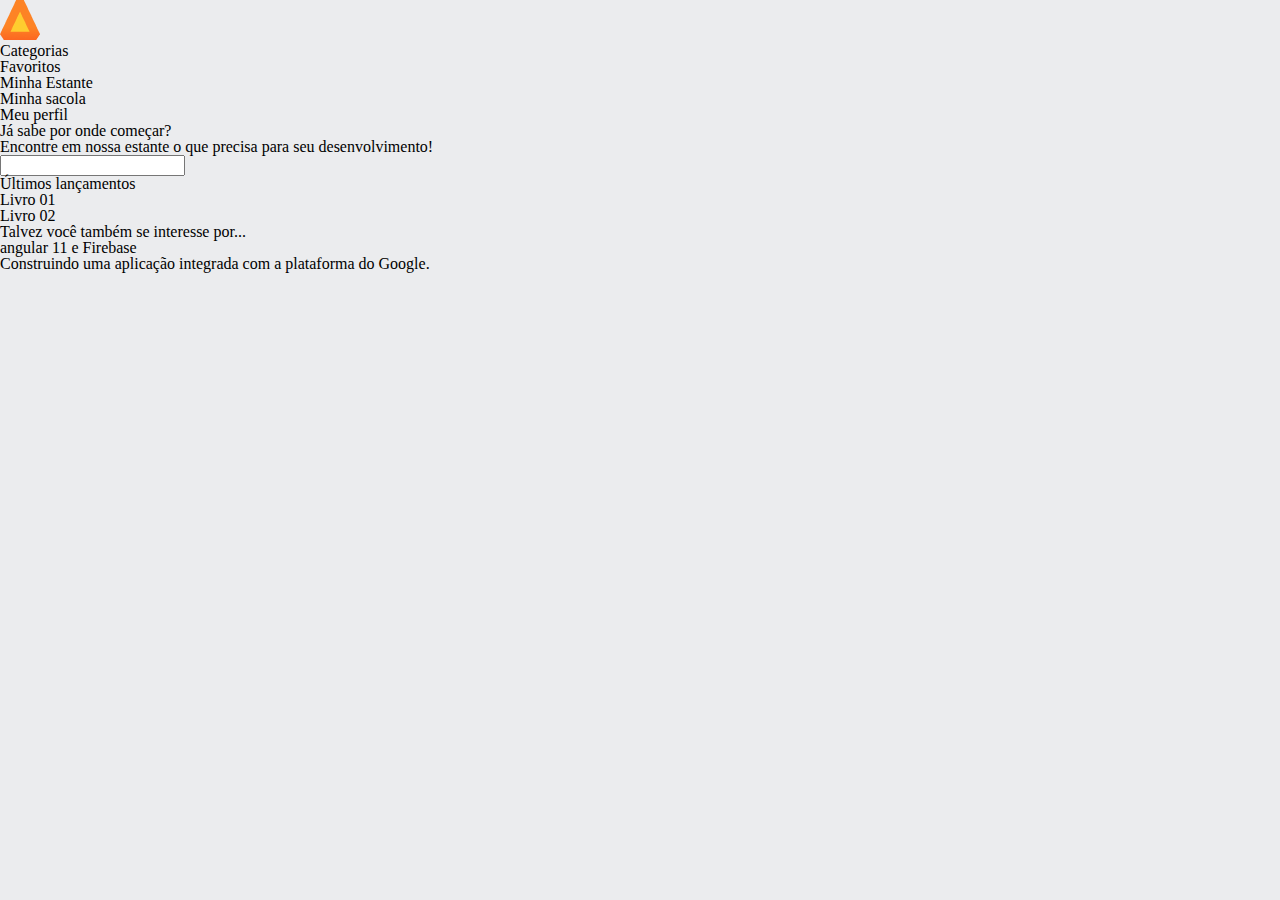
==== index.html @ 1f88174b "Final da aula 01" ====
<!DOCTYPE html>
<html lang="pt-br">
    <head>
        <meta charset="UTF-8">
        <meta http-equiv="X-UA-Compatible" content="IE=edge">
        <meta name="viewport" content="width=device-width, initial-scale=1.0">
        <link rel="stylesheet" href="/style/reset.css">
        <link rel="stylesheet" href="/style/style.css">
        <title>AluraBooks</title>
    </head>
    <body>
        <header>
            <nav>
                <img src="/img/Logo.png" alt="Logo Alura">
                <ul>
                    <li>Categorias</li>
                    <li>Favoritos</li>
                    <li>Minha Estante</li>
                    <li>Minha sacola</li>
                    <li>Meu perfil</li>
                </ul>
            </nav>
        </header>
        <main>
            <section>
                <h1>Já sabe por onde começar?</h1>
                <p>Encontre em nossa estante o que precisa para seu desenvolvimento!</p>
                <input type="search" title="Qual será sua próxima leitura?"> 
            </section>
            <section>
                <h1>Últimos lançamentos</h1>
                <ul>
                    <li>Livro 01</li>
                    <li>Livro 02</li>
                </ul>
                <div>
                    <h2>Talvez você também se interesse por...</h2>
                    <h3>angular 11 e Firebase</h3>
                    <p>Construindo uma aplicação integrada com a plataforma do Google.</p>
                </div>
            </section>
        </main>
        <footer>

        </footer>
    </body>
</html>
---- style/style.css ----
:root {
    --cod-de-fundo: #EBECEE;
}

body {
    background-color: var(--cod-de-fundo);
}
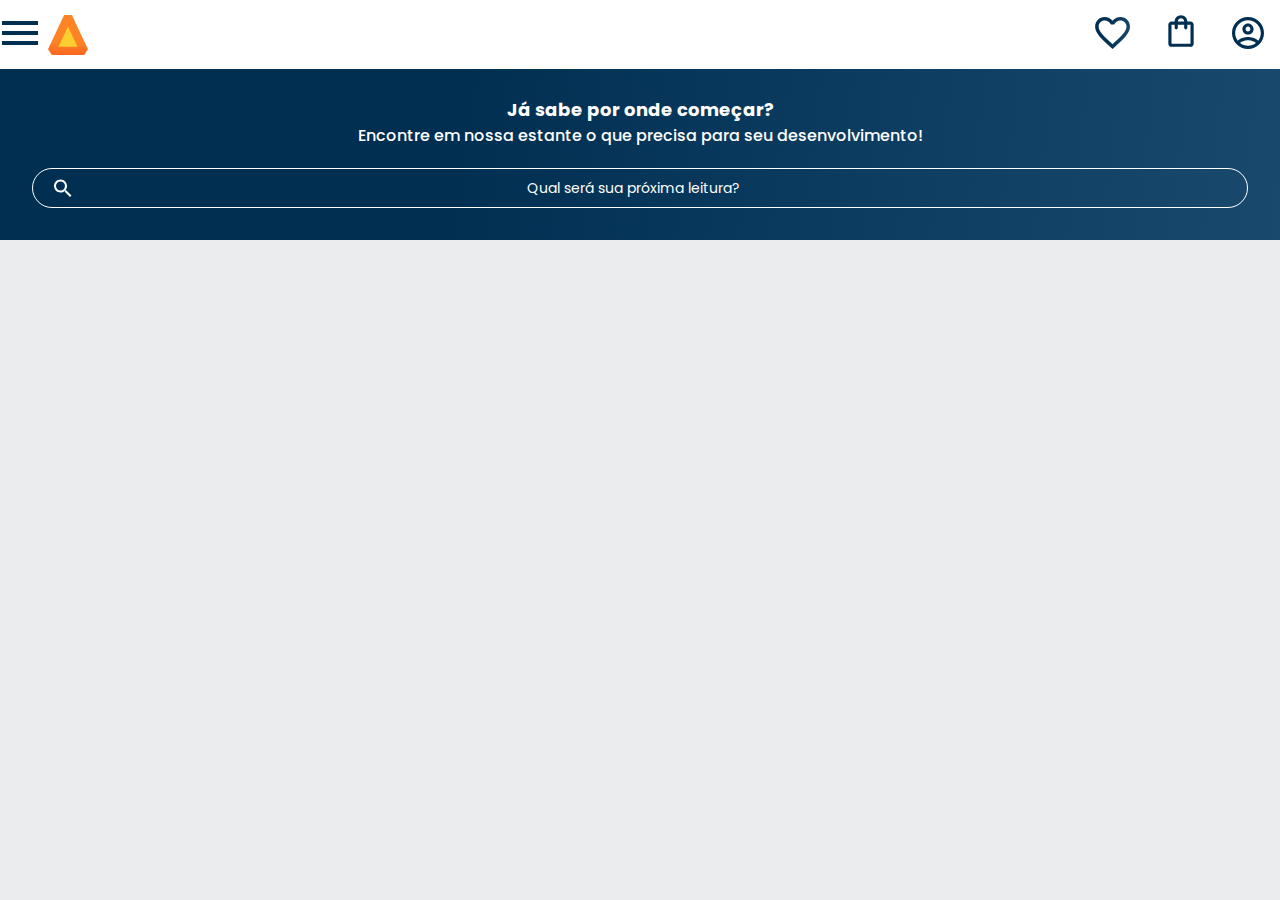
==== commit bca9e5cd: "Conclusão do cabeçlho - Concluído bloco 02" ====
--- a/index.html
+++ b/index.html
@@ -9,39 +9,44 @@
         <title>AluraBooks</title>
     </head>
     <body>
-        <header>
-            <nav>
-                <img src="/img/Logo.png" alt="Logo Alura">
-                <ul>
-                    <li>Categorias</li>
-                    <li>Favoritos</li>
-                    <li>Minha Estante</li>
-                    <li>Minha sacola</li>
-                    <li>Meu perfil</li>
+        <header class="cabecalho">
+            <div class="container">
+                <input type="checkbox" id="menu" class="container__botao">
+                <label for="menu">
+                    <span class="cabecalho__menu-hamburguer container__imagem"></span>
+                </label>
+                <ul class="lista-menu">
+                    <li class="lista-menu__titulo">Categorias</li>
+                    <li class="lista-menu__item">
+                        <a class="lista-menu__link" href="#">Programação</a>
+                    </li>
+                    <li class="lista-menu__item">
+                        <a class="lista-menu__link" href="#">Front-End</a>
+                    </li>
+                    <li class="lista-menu__item">
+                        <a class="lista-menu__link" href="#">Infraestrutura</a>
+                    </li>
+                    <li class="lista-menu__item">
+                        <a class="lista-menu__link" href="#">Bussiness</a>
+                    </li>
+                    <li class="lista-menu__item">
+                        <a class="lista-menu__link" href="#">Design & Ux</a>
+                    </li>
                 </ul>
-            </nav>
+                <img class="container__imagem" src="/img/Logo.svg" alt="Logo da AluraBooks">
+            </div>
+            <div class="container">
+                <a href="#"><img class="container__imagem" src="/img/Favoritos.svg" alt="Meus Favoritos"></a>
+                <a href="#"><img class="container__imagem" src="/img/Compras.svg" alt="Carrinho de Compras"></a>
+                <a href="#"><img class="container__imagem" src="/img/Usuário.svg" alt="Meu Perfil"></a>
+            </div>
         </header>
         <main>
-            <section>
-                <h1>Já sabe por onde começar?</h1>
-                <p>Encontre em nossa estante o que precisa para seu desenvolvimento!</p>
-                <input type="search" title="Qual será sua próxima leitura?"> 
-            </section>
-            <section>
-                <h1>Últimos lançamentos</h1>
-                <ul>
-                    <li>Livro 01</li>
-                    <li>Livro 02</li>
-                </ul>
-                <div>
-                    <h2>Talvez você também se interesse por...</h2>
-                    <h3>angular 11 e Firebase</h3>
-                    <p>Construindo uma aplicação integrada com a plataforma do Google.</p>
-                </div>
+            <section class="banner">
+                <h2 class="banner__titulo">Já sabe por onde começar?</h2>
+                <p class="banner__texto">Encontre em nossa estante o que precisa para seu desenvolvimento!</p>
+                <input type="search" class="banner__pesquisa" placeholder="Qual será sua próxima leitura?">
             </section>
         </main>
-        <footer>
-
-        </footer>
     </body>
 </html>--- a/style/style.css
+++ b/style/style.css
@@ -1,7 +1,18 @@
+@import url('https://fonts.googleapis.com/css2?family=Inter:wght@400;700&family=Poppins:wght@300;400;500;700&display=swap');
+@import url("header.css");
+@import url("banner.css");
+
 :root {
     --cod-de-fundo: #EBECEE;
+    --branco: #ffffff;
+    --laranja: #EB9B00;
+    --azul-degrade: linear-gradient(97.54deg, #002F52 35.49%, #326589 165.37%);
+    --fonte-principal: "Poppins";
 }
 
 body {
     background-color: var(--cod-de-fundo);
+    font-family: var(--fonte-principal);
+    font-size: 16px;
+    font-weight: 400;
 }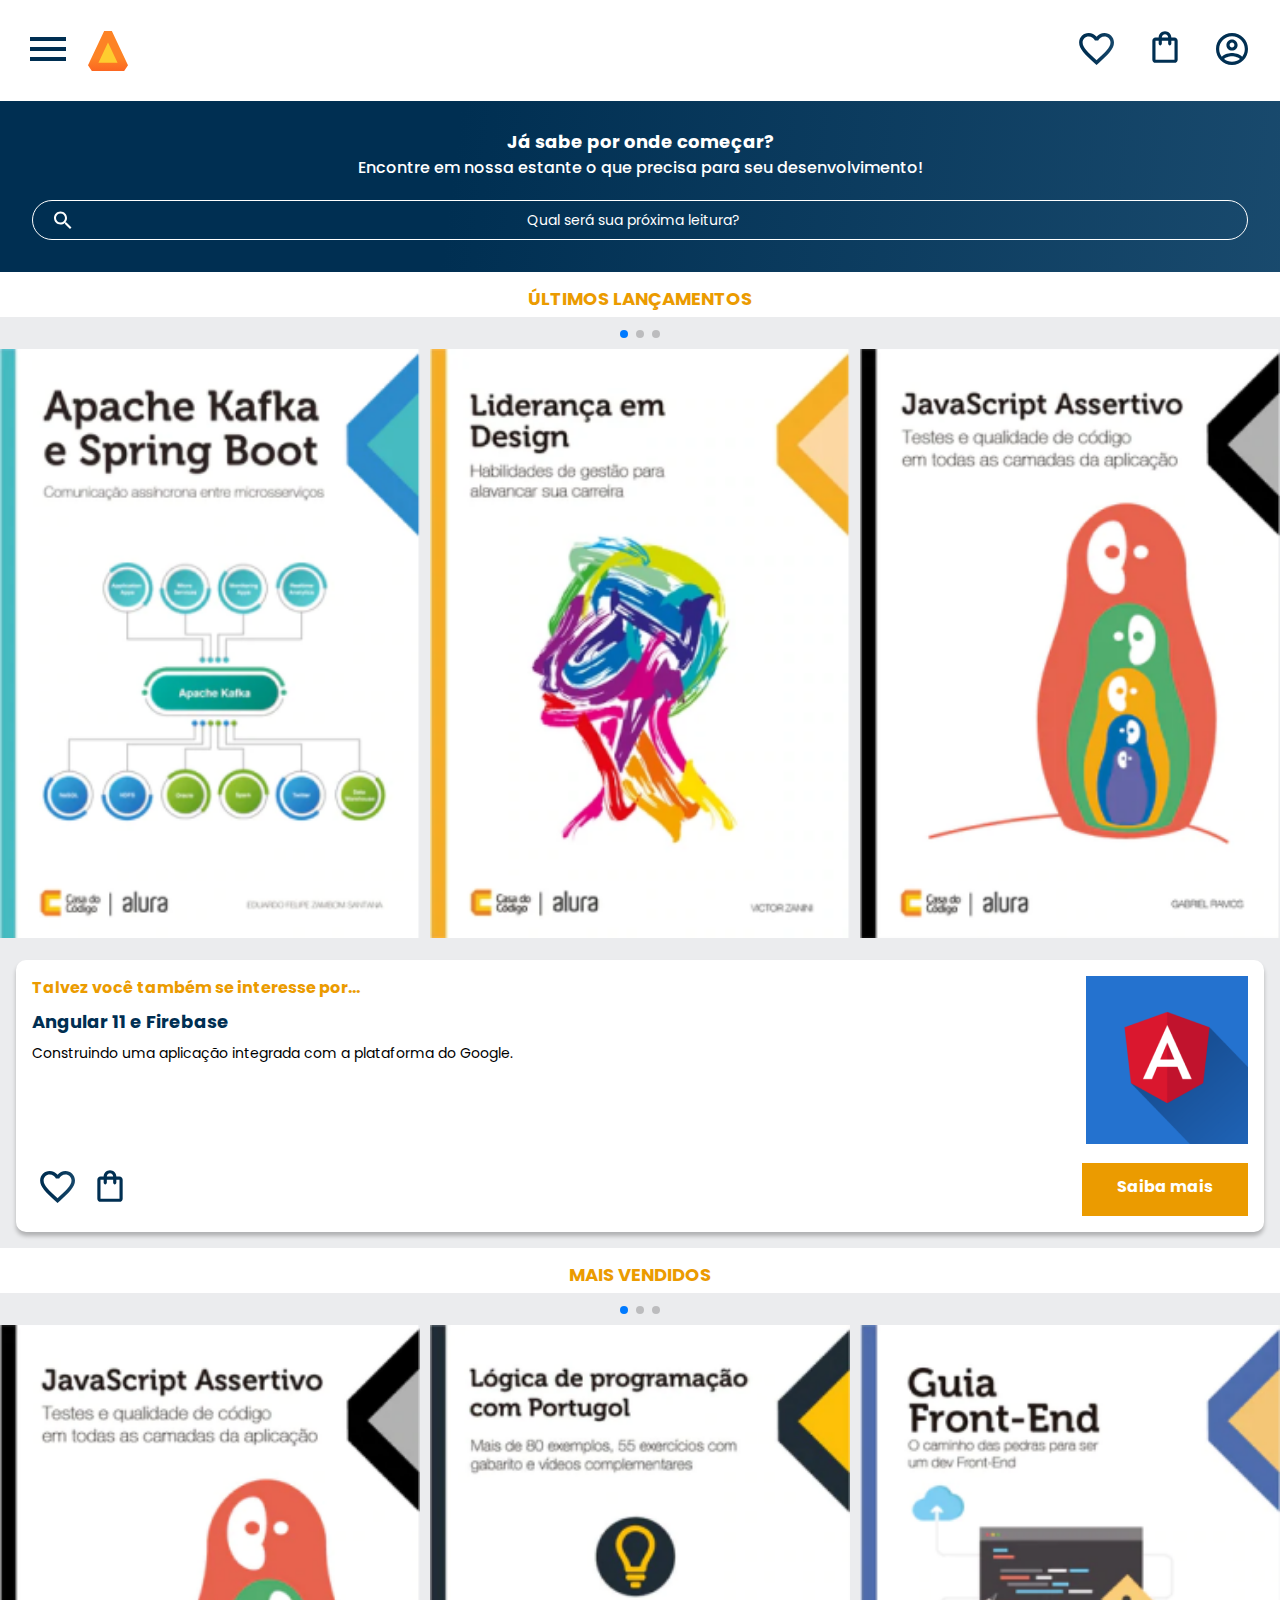
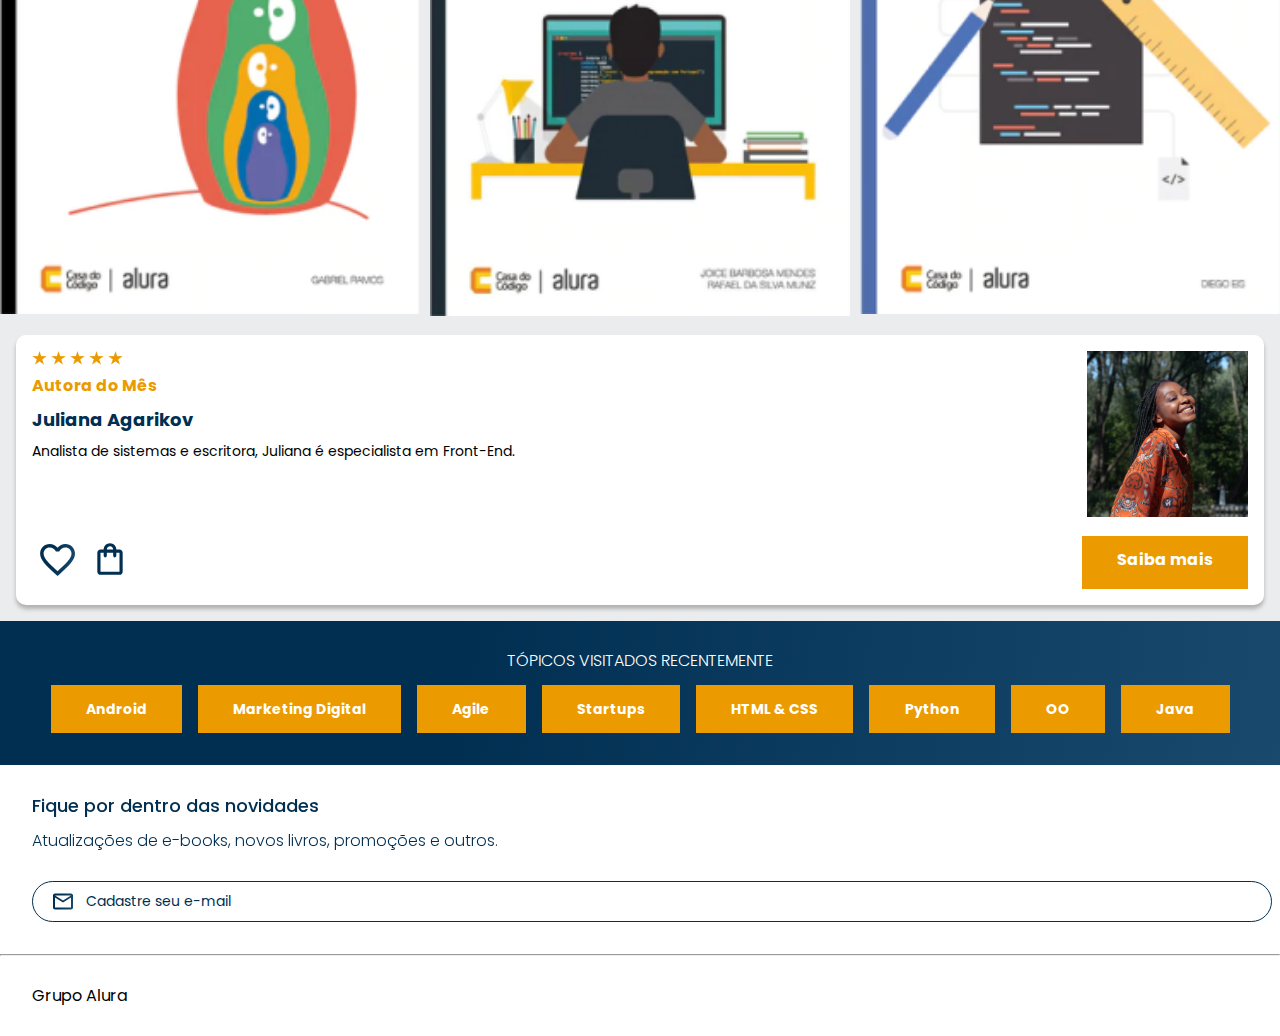
==== commit acea5c1c: "Layout mobile finalizado" ====
--- a/index.html
+++ b/index.html
@@ -5,6 +5,7 @@
         <meta http-equiv="X-UA-Compatible" content="IE=edge">
         <meta name="viewport" content="width=device-width, initial-scale=1.0">
         <link rel="stylesheet" href="/style/reset.css">
+        <link rel="stylesheet" href="https://cdn.jsdelivr.net/npm/swiper@9/swiper-bundle.min.css" />
         <link rel="stylesheet" href="/style/style.css">
         <title>AluraBooks</title>
     </head>
@@ -41,12 +42,144 @@
                 <a href="#"><img class="container__imagem" src="/img/Usuário.svg" alt="Meu Perfil"></a>
             </div>
         </header>
+        
         <main>
             <section class="banner">
                 <h2 class="banner__titulo">Já sabe por onde começar?</h2>
                 <p class="banner__texto">Encontre em nossa estante o que precisa para seu desenvolvimento!</p>
                 <input type="search" class="banner__pesquisa" placeholder="Qual será sua próxima leitura?">
             </section>
+        
+            <section class="carrosssel">
+                <h2 class="carrosssel__titulo">Últimos lançamentos</h2>
+                <!-- Slider main container -->
+                <div class="swiper">
+                    <div class="swiper-pagination"></div>                    
+                    <div class="swiper-wrapper">
+                        <div class="swiper-slide">
+                            <img src="img/ApacheKafka.png" alt="Livro ApacheKafka">
+                        </div>
+                        <div class="swiper-slide">
+                            <img src="img/Liderança.png" alt="Livro Liderança">
+                        </div>
+                        <div class="swiper-slide">
+                            <img src="img/Javascript.png" alt="Livro Javascript">
+                        </div>
+                        <div class="swiper-slide">
+                            <img src="img/Guia Front-end.png" alt="Livro Guia Front-end">
+                        </div>
+                        <div class="swiper-slide">
+                            <img src="img/Portugol.png" alt="Livro Portugol">
+                        </div>
+                    </div>
+                    <div class="swiper-button-prev"></div>
+                    <div class="swiper-button-next"></div>
+                </div>
+                <div class="card">
+                    <div class="card__descricao">
+                        <div class="descricao">
+                            <h3 class="descricao__titulo">Talvez você também se interesse por...</h3>
+                            <h2 class="descricao__titulo-livro">Angular 11 e Firebase</h2>
+                            <p class="descricao__texto">Construindo uma aplicação integrada com a plataforma do Google.</p>
+                        </div>
+                        <div>
+                            <img class="descricao__imagem" src="img/Angular.png" alt="logo angular">
+                        </div>    
+                    </div>
+                    <div class="card__botoes">
+                        <ul class="botoes">
+                            <li class="botoes__item"><img class="" src="/img/Favoritos.svg" alt="Meus Favoritos"></li>
+                            <li class="botoes__item"><img class="" src="/img/Compras.svg" alt="Carrinho de Compras"></li>
+                        </ul>
+                        <a href="#" class="botoes_ancora">Saiba mais</a>
+                    </div>                   
+                </div>
+            </section>
+
+            <section class="carrosssel">
+                <h2 class="carrosssel__titulo">Mais vendidos</h2>
+                <!-- Slider main container -->
+                <div class="swiper">
+                    <div class="swiper-pagination"></div>                    
+                    <div class="swiper-wrapper">
+                        <div class="swiper-slide">
+                            <img src="img/Javascript.png" alt="Livro Javascript">
+                        </div>
+                        <div class="swiper-slide">
+                            <img src="img/Portugol.png" alt="Livro Portugol">
+                        </div>
+                        <div class="swiper-slide">
+                            <img src="img/Guia Front-end.png" alt="Livro Guia Front-end">
+                        </div>
+                        <div class="swiper-slide">
+                            <img src="img/ApacheKafka.png" alt="Livro ApacheKafka">
+                        </div>
+                        <div class="swiper-slide">
+                            <img src="img/Liderança.png" alt="Livro Liderança">
+                        </div>
+                    </div>
+                    <div class="swiper-button-prev"></div>
+                    <div class="swiper-button-next"></div>
+                </div>
+                <div class="card">
+                    <div class="card__descricao">
+                        <div class="descricao">
+                            <img class="descricao_estrelas" src="img/Estrelinhas.png">
+                            <h3 class="descricao__titulo">Autora do Mês</h3>
+                            <h2 class="descricao__titulo-livro">Juliana Agarikov</h2>
+                            <p class="descricao__texto">Analista de sistemas e escritora, Juliana é especialista em Front-End.</p>
+                        </div>
+                        <div>
+                            <img class="descricao__imagem" src="img/Perfil-escritora 1-1.png" alt="logo angular">
+                        </div>    
+                    </div>
+                    <div class="card__botoes">
+                        <ul class="botoes">
+                            <li class="botoes__item"><img class="" src="/img/Favoritos.svg" alt="Meus Favoritos"></li>
+                            <li class="botoes__item"><img class="" src="/img/Compras.svg" alt="Carrinho de Compras"></li>
+                        </ul>
+                        <a href="#" class="botoes_ancora">Saiba mais</a>
+                    </div>                   
+                </div>
+            </section>
+
+            <section class="topicos">
+                <h2 class="topicos__titulo" >Tópicos Visitados Recentemente</h2>
+                <ul class="topicos__lista">
+                    <li class="topicos__item"><a href="#" class="topicos__link">Android</a></li>
+                    <li class="topicos__item"><a href="#" class="topicos__link">Marketing Digital</a></li>
+                    <li class="topicos__item"><a href="#" class="topicos__link">Agile</a></li>
+                    <li class="topicos__item"><a href="#" class="topicos__link">Startups</a></li>
+                    <li class="topicos__item"><a href="#" class="topicos__link">HTML & CSS</a></li>
+                    <li class="topicos__item"><a href="#" class="topicos__link">Python</a></li>
+                    <li class="topicos__item"><a href="#" class="topicos__link">OO</a></li>
+                    <li class="topicos__item"><a href="#" class="topicos__link">Java</a></li>
+                </ul>
+            </section>
+
+            <section class="novidades">
+                <h2 class="novidades__titulo">Fique por dentro das novidades</h2>
+                <p class="novidades__texto">Atualizações de e-books, novos livros, promoções e outros.</p>
+                <input class="novidades__cadastro" type="email" placeholder="Cadastre seu e-mail">
+            </section>
         </main>
+        
+        <hr>
+
+        <footer class="rodape">
+            <h2 class="rodape__titulo">Grupo Alura</h2>
+        </footer>
+
+        <script src="https://cdn.jsdelivr.net/npm/swiper@9/swiper-bundle.min.js"></script>
+        <script>
+            const swiper = new Swiper('.swiper', {
+                spaceBetween: 10,
+                slidesPerView: 3, 
+                pagination: {
+                    el: '.swiper-pagination',
+                    type: 'bullets',
+                  },
+              });
+        </script>
     </body>
 </html>--- a/style/style.css
+++ b/style/style.css
@@ -1,6 +1,11 @@
 @import url('https://fonts.googleapis.com/css2?family=Inter:wght@400;700&family=Poppins:wght@300;400;500;700&display=swap');
 @import url("header.css");
 @import url("banner.css");
+@import url("carrossel.css");
+@import url("recentes.css");
+@import url("novidades.css");
+@import url("rodape.css");
+
 
 :root {
     --cod-de-fundo: #EBECEE;
@@ -8,6 +13,9 @@
     --laranja: #EB9B00;
     --azul-degrade: linear-gradient(97.54deg, #002F52 35.49%, #326589 165.37%);
     --fonte-principal: "Poppins";
+    --azul: #002F52;
+    --borda-rodape: #858585;
+    --preto: #000000;
 }
 
 body {
